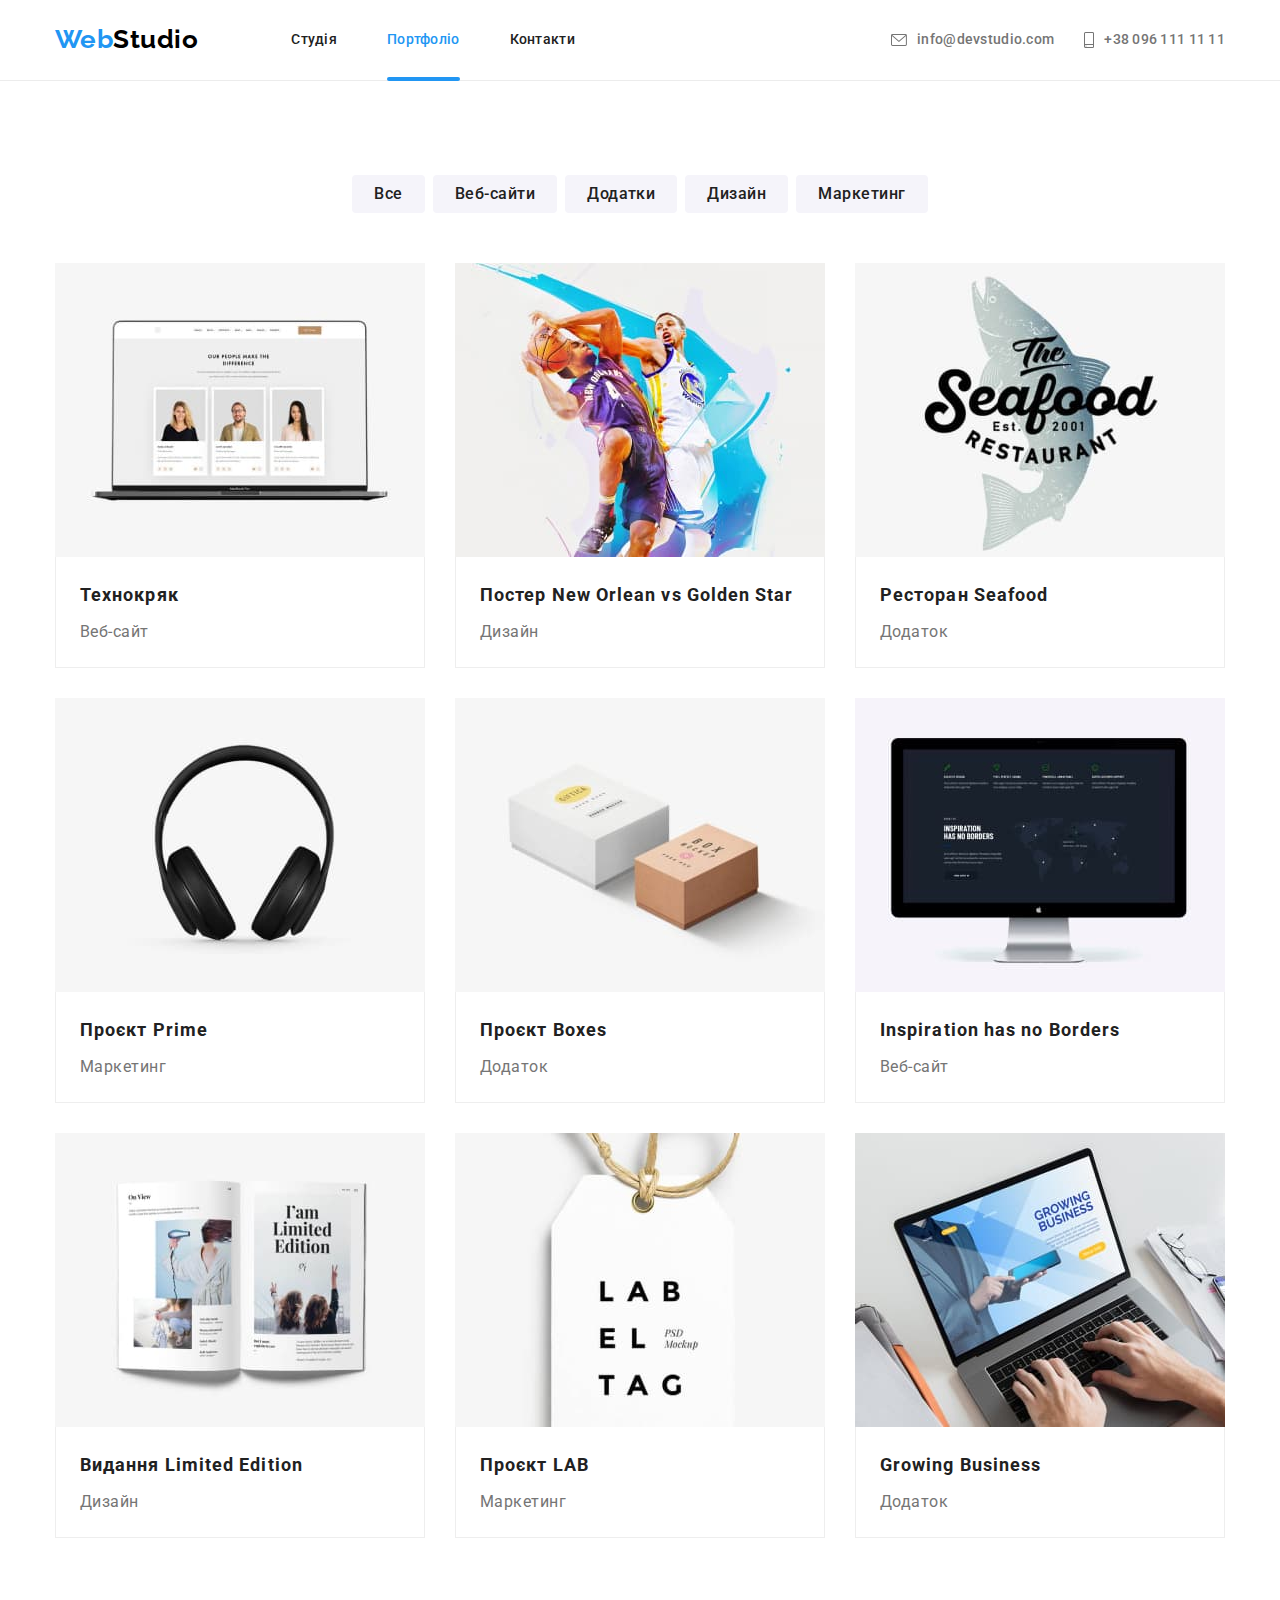
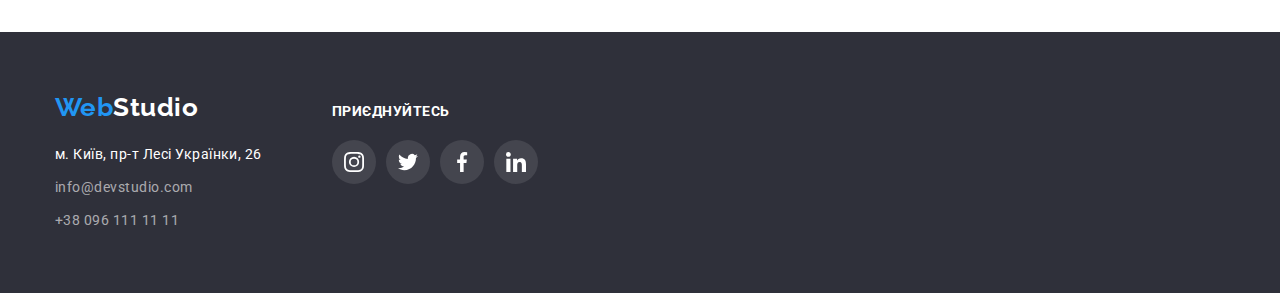
==== portfolio.html @ f7dc9504 "copy files" ====
<!DOCTYPE html>
<html lang="uk">

<head>
  <meta charset="UTF-8" />
  <meta http-equiv="X-UA-Compatible" content="IE=edge" />
  <meta name="viewport" content="width=device-width, initial-scale=1.0" />
  <title>hw2-portf</title>
  <link rel="preconnect" href="https://fonts.googleapis.com">
  <link rel="preconnect" href="https://fonts.gstatic.com" crossorigin>
  <link href="https://fonts.googleapis.com/css2?family=Raleway:wght@700&family=Roboto:wght@400;500;700;900&display=swap"
    rel="stylesheet">
  <link rel="stylesheet" href="https://cdnjs.cloudflare.com/ajax/libs/modern-normalize/1.1.0/modern-normalize.min.css">
  <link rel="stylesheet" href="./styles/styles.css" />
</head>

<body>
  <header class="header-line">
    <div class="container nav-main">
      <nav class="nav-left">
        <a href="./index.html" class="link logo"><span class="logo-web" lang="en">Web</span><span class="logo-studio"
            lang="en">Studio</span></a>
        <ul class="nav list">
          <li><a href="./index.html" class="site-nav link ">Студія</a></li>
          <li><a href="./portfolio.html" class="site-nav link current">Портфоліо</a></li>
          <li><a href="" class="site-nav link">Контакти</a></li>
        </ul>
      </nav>

      <div class="nav-contact">
        <a class="top-contacts link" href="mailto:info@devstudio.com">
          <svg class="nav-contact-icon" width="16" height="12">
            <use href="./images/icons.svg#icon-mail"></use>
          </svg>
          info@devstudio.com</a>
        <a class="top-contacts link" href="tel:+380961111111">
          <svg class="nav-contact-icon" width="10" height="16">
            <use href="./images/icons.svg#icon-smartphone"></use>
          </svg>
          +38 096 111 11 11</a>
      </div>

    </div>
  </header>

  <main>
    <section class="examples section">
      <div class="container">
        <h1 class="visually-hidden">Потрфоліо</h1>
        <!-- кнопки-фільтри ------------->
        <ul class="list examples-button">
          <li><button type="button" class="button filter-button-text">Все</button></li>
          <li><button type="button" class="button filter-button-text">Веб-сайти</button></li>
          <li><button type="button" class="button filter-button-text">Додатки</button></li>
          <li><button type="button" class="button filter-button-text">Дизайн</button></li>
          <li><button type="button" class="button filter-button-text">Маркетинг</button></li>
        </ul>
        <!-- приклади -------------->
        <ul class="list portfolio">
          <li>
            <a class="example-project link" href="">
              <div class="pos-rel example-project-pict">
                <img class="make-block " src="./images/portfolio/port1.jpg" alt="монітор">
                <div class="example-project-about">
                  <p>Ресурс пропонує комплексні пропозиції з різним рівнем функціоналу та сервісів. Все це дозволить
                    відвідувачу отримати
                    вичерпні відомості про компанію чи приватну особу.</p>
                </div>
              </div>
              <div class="example-name">
                <h2 class="portfolio-title">Технокряк</h2>
                <p class="portffolio-title-about">Веб-сайт</p>
              </div>
            </a>
          </li>

          <li>
            <a href="" class="link example-project">
              <div class="pos-rel example-project-pict">
                <img class="make-block" src="./images/portfolio/port2.jpg" width="370" alt="баскетболісти">
                <div class="example-project-about">
                  <p class="example-project-about">Ресурс пропонує комплексні пропозиції з різним рівнем функціоналу та
                    сервісів. Все це дозволить відвідувачу отримати
                    вичерпні відомості про компанію чи приватну особу.</p>
                </div>
              </div>
              <div class="example-name">
                <h2 class="portfolio-title">Постер<span lang="en"> New Orlean vs Golden Star</span></h2>
                <p class="portffolio-title-about">Дизайн</p>
              </div>
            </a>
          </li>

          <li>
            <a href="" class="link example-project">
              <div class="pos-rel example-project-pict">
                <img class="make-block" src="./images/portfolio/port3.jpg" width="370" alt="риба">
                <div class="example-project-about">
                  <p class="example-project-about">Ресурс пропонує комплексні пропозиції з різним рівнем функціоналу та
                    сервісів. Все це
                    дозволить відвідувачу отримати
                    вичерпні відомості про компанію чи приватну особу.</p>
                </div>
              </div>
              <div class="example-name">
                <h2 class="portfolio-title">Ресторан<span lang="en"> Seafood</span></h2>
                <p class="portffolio-title-about">Додаток</p>
              </div>
            </a>
          </li>

          <li class="">
            <a href="" class="link example-project">
              <div class="pos-rel example-project-pict">
                <img class="make-block" src="./images/portfolio/port4.jpg" width="370" alt="навушники">
                <div class="example-project-about">
                  <p class="example-project-about">Ресурс пропонує комплексні пропозиції з різним рівнем функціоналу та
                    сервісів. Все це
                    дозволить відвідувачу отримати
                    вичерпні відомості про компанію чи приватну особу.</p>
                </div>
              </div>
              <div class="example-name">
                <h2 class="portfolio-title">Проєкт<span lang="en"> Prime</span></h2>
                <p class="portffolio-title-about">Маркетинг</p>
              </div>
            </a>
          </li>

          <li class="">
            <a href="" class="link example-project">
              <div class="pos-rel example-project-pict">
                <img class="make-block" src="./images/portfolio/port5.jpg" width="370" alt="коробки">
                <div class="example-project-about">
                  <p class="example-project-about">Ресурс пропонує комплексні пропозиції з різним рівнем функціоналу та
                    сервісів. Все це
                    дозволить відвідувачу отримати
                    вичерпні відомості про компанію чи приватну особу.</p>
                </div>
              </div>
              <div class="example-name">
                <h2 class="portfolio-title">Проєкт<span lang="en"> Boxes</span></h2>
                <p class="portffolio-title-about">Додаток</p>
              </div>
            </a>
          </li>

          <li class="">
            <a href="" class="link example-project">
              <div class="pos-rel example-project-pict">
                <img class="make-block" src="./images/portfolio/port6.jpg" width="370" alt="монітор">
                <div class="example-project-about">
                  <p class="example-project-about">Ресурс пропонує комплексні пропозиції з різним рівнем функціоналу та
                    сервісів. Все це
                    дозволить відвідувачу отримати
                    вичерпні відомості про компанію чи приватну особу.</p>
                </div>
              </div>
              <div class="example-name">
                <h2 class="portfolio-title" lang="en">Inspiration has no Borders</h2>
                <p class="portffolio-title-about">Веб-сайт</p>
              </div>
            </a>
          </li>

          <li class="">
            <a href="" class="link example-project">
              <div class="pos-rel example-project-pict">
                <img class="make-block" src="./images/portfolio/port7.jpg" width="370" alt="книга">
                <div class="example-project-about">
                  <p class="example-project-about">Ресурс пропонує комплексні пропозиції з різним рівнем функціоналу та
                    сервісів. Все це
                    дозволить відвідувачу отримати
                    вичерпні відомості про компанію чи приватну особу.</p>
                </div>
              </div>
              <div class="example-name">
                <h2 class="portfolio-title">Видання<span> Limited Edition</span></h2>
                <p class="portffolio-title-about">Дизайн</p>
              </div>
            </a>
          </li>

          <li class="">
            <a href="" class="link example-project">
              <div class="pos-rel example-project-pict">
                <img class="make-block" src="./images/portfolio/port8.jpg" width="370" alt="бірка">
                <div class="example-project-about">
                  <p class="example-project-about">Ресурс пропонує комплексні пропозиції з різним рівнем функціоналу та
                    сервісів. Все це
                    дозволить відвідувачу отримати
                    вичерпні відомості про компанію чи приватну особу.</p>
                </div>
              </div>
              <div class="example-name">
                <h2 class="portfolio-title">Проєкт<span> LAB</span></h2>
                <p class="portffolio-title-about">Маркетинг</p>
              </div>
            </a>
          </li>

          <li class="">
            <a href="" class="link example-project">
              <div class="pos-rel example-project-pict">
                <img class="make-block" src="./images/portfolio/port9.jpg" width="370" alt="лаптоп">
                <div class="example-project-about">
                  <p class="example-project-about">Ресурс пропонує комплексні пропозиції з різним рівнем функціоналу та
                    сервісів. Все це
                    дозволить відвідувачу отримати
                    вичерпні відомості про компанію чи приватну особу.</p>
                </div>
              </div>
              <div class="example-name">
                <h2 class="portfolio-title" lang="en">Growing Business</h2>
                <p class="portffolio-title-about">Додаток</p>
              </div>
            </a>
          </li>
        </ul>
      </div>
    </section>
  </main>

  <footer class="footer">
    <div class="container footer-main">
      <div>
        <a href="./index.html" class="link make-block"><span class="logo-web">Web</span><span
            class="logo-studio">Studio</span></a>
        <address class="contacts">
          <ul class="list contacts-list">
            <li><a href="" class="link footer-contacts">м. Київ, пр-т Лесі Українки, 26</a></li>
            <li>
              <a href="mailto:info@devstudio.com" class="link footer-contacts footer-transparent">info@devstudio.com</a>
            </li>
            <li>
              <a href="tel:+380961111111" class="link footer-contacts footer-transparent">+38 096 111 11 11</a>
            </li>
          </ul>
        </address>
      </div>
      <div class="footer-soc">
        <p class="footer-soc-title">ПРИєднуйтесь</p>
        <ul class="footer-soc-main list">
          <li>
            <a class="footer-soc-item" href="">
              <svg class="" width="20" height="20">
                <use href="./images/icons.svg#icon-instagram"></use>
              </svg>
            </a>
          </li>
          <li>
            <a class="footer-soc-item" href="">
              <svg class="" width="20" height="20">
                <use href="./images/icons.svg#icon-twitter"></use>
              </svg>
            </a>
          </li>
          <li>
            <a class="footer-soc-item" href="">
              <svg class="" width="20" height="20">
                <use href="./images/icons.svg#icon-facebook"></use>
              </svg>
            </a>
          </li>
          <li>
            <a class="footer-soc-item" href="">
              <svg class="" width="20" height="20">
                <use href="./images/icons.svg#icon-linkedin"></use>
              </svg>
            </a>
          </li>
        </ul>
      </div>
    </div>
  </footer>
</body>

</html>
---- styles/styles.css ----
:root {
  --main-color-decor: #2196f3;
  --title-color: #212121;
  --text-color: #757575;
  --basic-white: #ffffff;
  --bckrg-grey: #2f303a;
  --bckgr-milk: #f5f4fa;
  --icon-svg-color: #afb1b8;
  --trans-general: 250ms cubic-bezier(0.4, 0, 0.2, 1);
}
/* ------загальні правила----------- */
body {
  background-color: var(--basic-white);
  color: var(--text-color);
  font-family: Roboto, sans-serif;
  letter-spacing: 0.03em;
}
.list {
  list-style: none;
  padding: 0;
  margin: 0;
}
.link {
  text-decoration: none;
}
.container {
  margin-left: auto;
  margin-right: auto;
  width: 1200px;
  padding-left: 15px;
  padding-right: 15px;
}
h1,
h2,
h3,
h4,
h5,
h6,
p {
  margin-bottom: 0;
  margin-top: 0;
}
.visually-hidden {
  position: absolute;
  width: 1px;
  height: 1px;
  margin: -1px;
  border: 0;
  padding: 0;
  white-space: nowrap;
  clip-path: inset(100%);
  clip: rect(0 0 0 0);
  overflow: hidden;
}
.section {
  padding-top: 94px;
  padding-bottom: 94px;
}
.make-block {
  display: block;
  max-width: 100%;
  height: auto;
}
.pos-rel {
  position: relative;
}
/* -----перевірочні класи------- */
.col {
  outline: 2px solid teal;
  background: tomato;
}
.brd {
  outline: 1px solid violet;
}
/* -----------------header--------------- */
/*------------- лінія */
.header-line {
  border-bottom: 1px solid #ececec;
}

/*---------------логотип*/
.logo {
  display: block;
  padding: 24px 0;
}
.logo-web {
  color: var(--main-color-decor);
  font-family: Raleway, sans-serif;
  font-weight: 700;
  font-size: 26px;
  line-height: 1.19;
}
.logo-studio {
  color: black;
  font-family: Raleway, sans-serif;
  font-weight: 700;
  font-size: 26px;
  line-height: 1.19;
}

/*----студія/портфоліо/контакти -- стиль тексту*/
.site-nav,
.top-contacts {
  display: block;
  padding: 32px 0;
  color: var(--title-color);
  letter-spacing: 0.02em;
  font-weight: 500;
  font-size: 14px;
  line-height: 1.14;
}
.site-nav {
  position: relative;
  transition: color var(--trans-general);
}
.site-nav.site-nav.current::after {
  content: "";
  position: absolute;
  bottom: -1px;
  display: block;
  width: 100%;
  height: 4px;
  background-color: var(--main-color-decor);
  border-radius: 2px;
}
.site-nav.current {
  color: var(--main-color-decor);
}
.site-nav:hover,
.site-nav:focus {
  color: var(--main-color-decor);
}
/* --студія/портфоліо/контакти -- блок */
.nav {
  display: flex;
  gap: 50px;
}
/* ---- ліва частина -- блок */
.nav-left {
  display: flex;
  gap: 93px;
}
/* --- весь футер -- блок */
.nav-main {
  display: flex;
  justify-content: space-between;
}
/* ---пошта/телефон -- блок */
.nav-contact {
  display: flex;
  gap: 30px;
  justify-content: center;
  align-items: center;
}
/* --- пошта і телефон -- окремі блоки */
.top-contacts {
  color: var(--text-color);
  display: flex;
  align-items: center;
  fill: var(--text-color);
  transition: color var(--trans-general);
}
.top-contacts:focus,
.top-contacts:hover {
  color: var(--main-color-decor);
}
/* --- пошта і телефон іконки -- наслідування */
.nav-contact-icon {
  fill: currentColor;
  margin-right: 10px;
}
/* --------------------------main-------------------- */
/* order  */
.order {
  max-width: 1600px;
  height: 600px;
  margin-left: auto;
  margin-right: auto;
  background-image: linear-gradient(
      to right,
      rgba(47, 48, 58, 0.4),
      rgba(47, 48, 58, 0.4)
    ),
    url("../images/bgr-hero.jpg");
  box-shadow: 0px 4px 4px rgba(0, 0, 0, 0.25);
  background-color: #c4c4c4;

  text-align: center;
  padding-top: 200px;
  padding-bottom: 200px;
}
.order-title {
  color: var(--basic-white);
  text-transform: uppercase;
  font-weight: 900;
  font-size: 44px;
  line-height: 1.36;
  letter-spacing: 0.06em;
  /* max-width: 696px; */
  margin-bottom: 30px;
}
/* -------------------text------------------ */
/*заголовки секцій*/
.section-title {
  color: var(--title-color);
  font-weight: 700;
  font-size: 36px;
  line-height: 1.17;
  text-align: center;
  margin-bottom: 50px;
}
/*міні-заголовки*/
.feature h3 {
  color: var(--title-color);
  text-transform: uppercase;
  font-weight: 700;
  font-size: 14px;
  line-height: 1.14;
}
.feature p {
  font-size: 14px;
  line-height: 1.71;
}
.feature-title {
  margin-bottom: 10px;
}
.team-member {
  padding: 30px 0;
}
.team-name {
  color: var(--title-color);
  font-weight: 500;
  font-size: 16px;
  line-height: 1.19;
  margin-bottom: 10px;
}
.team-profession {
  margin-bottom: 16px;
}

.examples h2 {
  color: var(--title-color);
  font-weight: 700;
  font-size: 18px;
  line-height: 2;
  letter-spacing: 0.06em;
}
/*  */
/* examples - звичайний текст p */
.portffolio-title-about {
  color: var(--text-color);
  font-size: 16px;
  line-height: 1.88;
}
/* ---------студія оформлення -------------- */
.section.null {
  padding-top: 0;
}
.feature-item {
  display: flex;
  flex-direction: column;
}
.feature-item::before {
  content: "";
  width: 270px;
  height: 120px;
  background-color: var(--bckgr-milk);
  border-radius: 4%;
  margin-bottom: 30px;
  background-repeat: no-repeat;
  background-position: 50% 50%;
}
.feature-item.radar::before {
  background-image: url(../images/antenna.svg);
}
.feature-item.clock::before {
  background-image: url(../images/clock.svg);
}
.feature-item.diagram::before {
  background-image: url(../images/diagram.svg);
}
.feature-item.astronavt::before {
  background-image: url(../images/astronaut.svg);
}
.products-decision {
  position: absolute;
  left: 0;
  bottom: 0;
  width: 100%;
  height: 70px;
  display: flex;
  justify-content: center;
  align-items: center;
  text-transform: uppercase;
  font-weight: 700;
  font-size: 14px;
  line-height: 1.14;
  color: var(--basic-white);
  background: rgba(47, 48, 58, 0.8);
}
.feature,
.products {
  display: flex;
  gap: 30px;
}
.team-section {
  background-color: var(--bckgr-milk);
}
.team {
  box-shadow: 0px 1px 3px rgba(0, 0, 0, 0.12), 0px 1px 1px rgba(0, 0, 0, 0.14),
    0px 2px 1px rgba(0, 0, 0, 0.2);
  border-radius: 0px 0px 4px 4px;
  min-width: 270px;
  background-color: var(--basic-white);
  text-align: center;
}
.team-list {
  display: flex;
  gap: 30px;
}
.team-member-link {
  display: flex;
  justify-content: center;
  gap: 10px;
}
.team-member-soc {
  display: flex;
  width: 44px;
  height: 44px;
  border-radius: 50%;
  align-items: center;
  justify-content: center;
  fill: var(--icon-svg-color);
  border-color: var(--icon-svg-color);
  transition: background-color var(--trans-general), fill var(--trans-general);
}
.team-member-soc:hover,
.team-member-soc:focus {
  background-color: var(--main-color-decor);
  fill: var(--basic-white);
}
.main-client {
  display: flex;
  gap: 30px;
  justify-content: center;
}
.client {
  display: flex;
  width: 170px;
  height: 92px;
  border: 1px solid var(--icon-svg-color);
  border-radius: 4%;
  align-items: center;
  justify-content: center;
  /* box-shadow: 0px 4px 4px 0px rgba(0, 0, 0, 0.25); */
  fill: var(--icon-svg-color);
  transition: border var(--trans-general), fill var(--trans-general);
}
.client:hover,
.client:focus {
  fill: var(--main-color-decor);
  border: 1px solid var(--main-color-decor);
}
/*-----------портфоліо оформлення---------------*/
.examples-button {
  display: flex;
  gap: 8px;
  justify-content: center;
  margin-bottom: 50px;
}
.example-name {
  padding: 20px 24px;
  border-left: 1px solid #eeeeee;
  border-bottom: 1px solid #eeeeee;
  border-right: 1px solid #eeeeee;
}
.example-project {
  display: block;
  width: 370px;
  transition: box-shadow var(--trans-general);
}
.example-project:hover,
.example-project:focus {
  box-shadow: 0px 1px 1px rgba(0, 0, 0, 0.12), 0px 4px 4px rgba(0, 0, 0, 0.06),
    1px 4px 6px rgba(0, 0, 0, 0.16);
}
.example-project:hover .example-project-about {
  transform: translateY(-100%);
}
.example-project-pict {
  overflow: hidden;
}
.example-project-about {
  position: absolute;
  display: block;
  transition: transform var(--trans-general);
  width: 370px;
  height: 294px;
  top: 100%;
  left: 0;
  padding: 63px 24px;
  font-weight: 400;
  font-size: 18px;
  line-height: 1.55;
  color: var(--basic-white);
  background: rgba(33, 150, 243, 0.8);
}
.portfolio {
  display: flex;
  flex-wrap: wrap;
  padding: 0;
  gap: 30px;
}
.portfolio-title {
  margin-bottom: 4px;
}
/* ---------------модальне вікно-------------- */
.backdrop {
  position: fixed;
  top: 0;
  left: 0;
  width: 100%;
  height: 100%;
  background: rgba(0, 0, 0, 0.2);
  opacity: 1;
  transition: opacity var(--trans-general);
}
.backdrop.is-hidden {
  opacity: 0;
  /* visibility: hidden; */
  pointer-events: none;
}
.backdrop.is-hidden .modal {
  transform: translate(-50%, -50%) scale(0.6);
}
.modal {
  position: absolute;
  top: 50%;
  left: 50%;
  transform: scale(1) translate(-50%, -50%);
  width: 528px;
  height: 581px;
  background: var(--basic-white);
  box-shadow: 0px 1px 3px rgba(0, 0, 0, 0.12), 0px 1px 1px rgba(0, 0, 0, 0.14),
    0px 2px 1px rgba(0, 0, 0, 0.2);
  border-radius: 4px;
  transition: transform var(--trans-general);
}
/* ---------------------------кнопки----------- */
.button {
  color: var(--title-color);
  font-size: 16px;
  cursor: pointer;
  background: var(--bckgr-milk);
  border-radius: 4px;
  border: 0 transparent;
  padding: 6px 22px;
  transition: color var(--trans-general), background-color var(--trans-general),
    box-shadow var(--trans-general);
}
.button.active,
.button:hover,
.button:focus {
  color: var(--basic-white);
  background-color: var(--main-color-decor);
  box-shadow: 0px 3px 1px rgba(0, 0, 0, 0.1), 0px 1px 2px rgba(0, 0, 0, 0.08),
    0px 2px 2px rgba(0, 0, 0, 0.12);
}
.button.order-button {
  font-family: Roboto, sans-serif;
  font-weight: 700;
  line-height: 1.87;
  letter-spacing: 0.06em;
  box-shadow: 0px 4px 4px rgba(0, 0, 0, 0.15);
}
.filter-button-text {
  font-family: Roboto, sans-serif;
  font-weight: 500;
  line-height: 1.63;
  letter-spacing: 0.03em;
}
.button-close {
  position: absolute;
  top: 8px;
  right: 8px;
  width: 30px;
  height: 30px;
  padding: 6px 6px;
  border-radius: 50%;
  background: var(--basic-white);
  border: 1px solid rgba(0, 0, 0, 0.1);
}
/* ---------------------------підвал---------- */
.footer {
  background-color: var(--bckrg-grey);
  padding: 60px 0;
}
footer .logo-studio {
  color: var(--basic-white);
}
.footer-main {
  display: flex;
  gap: 70px;
  align-items: baseline;
}
.footer-main a.make-block {
  margin-bottom: 20px;
}
/* .footer-soc {
} */
.footer-soc-main {
  display: flex;
  gap: 10px;
}
.footer-soc-title {
  text-transform: uppercase;
  color: var(--basic-white);
  font-weight: 700;
  font-size: 14px;
  line-height: 1.14;
  margin-bottom: 20px;
}
.footer-soc-item {
  display: flex;
  width: 44px;
  height: 44px;
  border-radius: 50%;
  align-items: center;
  justify-content: center;
  background-color: rgba(255, 255, 255, 0.1);
  fill: var(--basic-white);
  transition: background-color var(--trans-general);
}
.footer-soc-item:hover,
.footer-soc-item:focus {
  background-color: var(--main-color-decor);
}
.contacts {
  font-style: normal;
  text-decoration: none;
}
.contacts-list {
  display: flex;
  flex-direction: column;
  gap: 9px;
}
.footer-contacts {
  color: var(--basic-white);
  font-size: 14px;
  line-height: 1.71;
  transition: color var(--trans-general);
}
.footer-contacts.footer-transparent {
  color: rgba(255, 255, 255, 0.6);
}
.footer-contacts:hover,
.footer-contacts:focus {
  color: var(--main-color-decor);
}
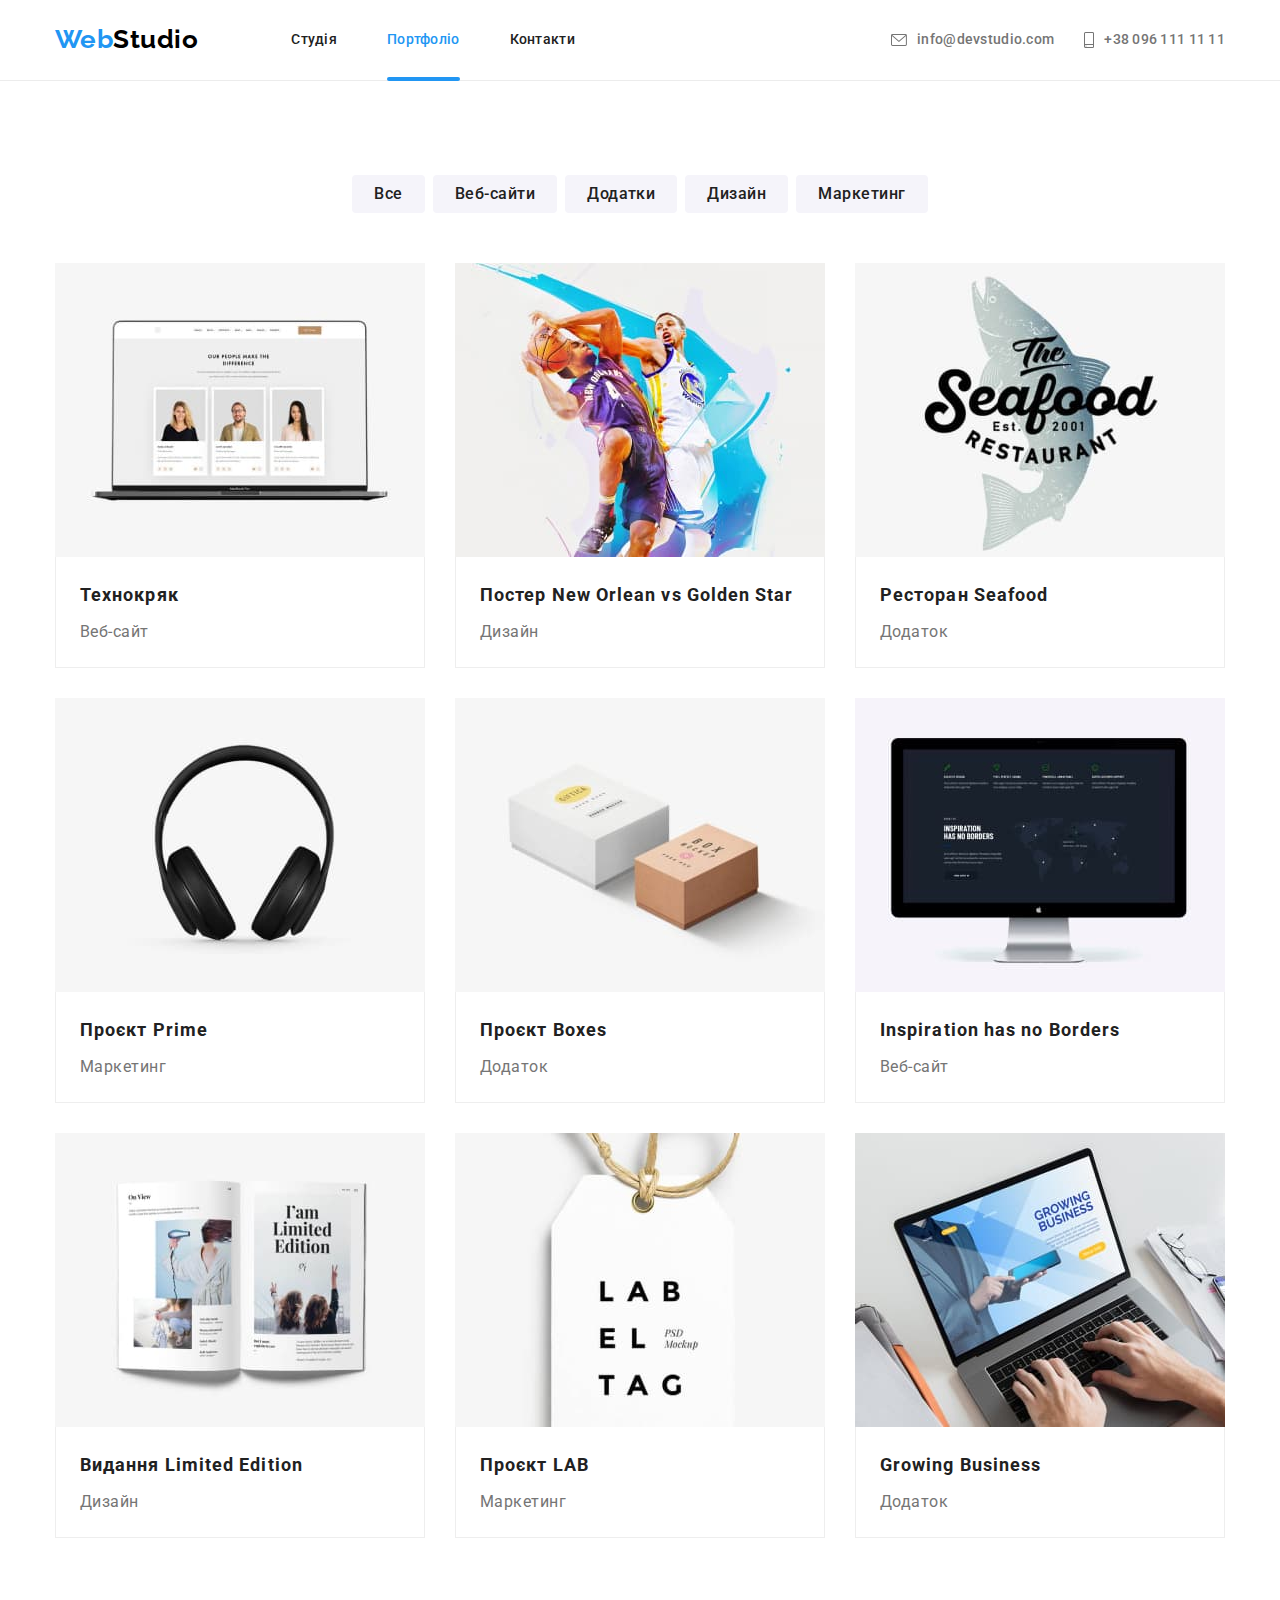
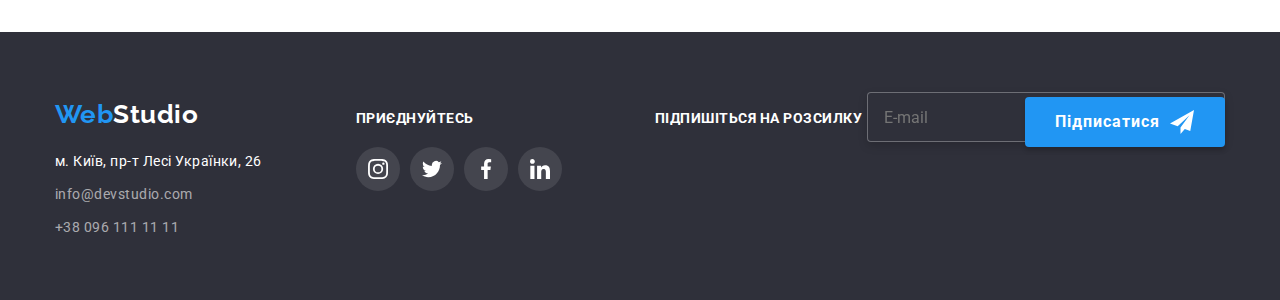
==== commit ec3d1257: "hw6 1st edit" ====
--- a/portfolio.html
+++ b/portfolio.html
@@ -223,53 +223,71 @@
 
   <footer class="footer">
     <div class="container footer-main">
-      <div>
-        <a href="./index.html" class="link make-block"><span class="logo-web">Web</span><span
-            class="logo-studio">Studio</span></a>
-        <address class="contacts">
-          <ul class="list contacts-list">
-            <li><a href="" class="link footer-contacts">м. Київ, пр-т Лесі Українки, 26</a></li>
-            <li>
-              <a href="mailto:info@devstudio.com" class="link footer-contacts footer-transparent">info@devstudio.com</a>
-            </li>
-            <li>
-              <a href="tel:+380961111111" class="link footer-contacts footer-transparent">+38 096 111 11 11</a>
+      <div class="footer-main-left">
+        <div>
+          <a href="./index.html" class="link make-block"><span class="logo-web">Web</span><span
+              class="logo-studio">Studio</span></a>
+          <address class="contacts">
+            <ul class="list contacts-list">
+              <li><a href="" class="link footer-contacts">м. Київ, пр-т Лесі Українки, 26</a></li>
+              <li>
+                <a href="mailto:info@devstudio.com"
+                  class="link footer-contacts footer-transparent">info@devstudio.com</a>
+              </li>
+              <li>
+                <a href="tel:+380961111111" class="link footer-contacts footer-transparent">+38 096 111 11 11</a>
+              </li>
+            </ul>
+          </address>
+        </div>
+
+        <div class="footer-soc">
+          <p class="footer-soc-title">ПРИєднуйтесь</p>
+          <ul class="footer-soc-main list">
+            <li>
+              <a class="footer-soc-item" href="">
+                <svg class="" width="20" height="20">
+                  <use href="./images/icons.svg#icon-instagram"></use>
+                </svg>
+              </a>
+            </li>
+            <li>
+              <a class="footer-soc-item" href="">
+                <svg class="" width="20" height="20">
+                  <use href="./images/icons.svg#icon-twitter"></use>
+                </svg>
+              </a>
+            </li>
+            <li>
+              <a class="footer-soc-item" href="">
+                <svg class="" width="20" height="20">
+                  <use href="./images/icons.svg#icon-facebook"></use>
+                </svg>
+              </a>
+            </li>
+            <li>
+              <a class="footer-soc-item" href="">
+                <svg class="" width="20" height="20">
+                  <use href="./images/icons.svg#icon-linkedin"></use>
+                </svg>
+              </a>
             </li>
           </ul>
-        </address>
-      </div>
-      <div class="footer-soc">
-        <p class="footer-soc-title">ПРИєднуйтесь</p>
-        <ul class="footer-soc-main list">
-          <li>
-            <a class="footer-soc-item" href="">
-              <svg class="" width="20" height="20">
-                <use href="./images/icons.svg#icon-instagram"></use>
-              </svg>
-            </a>
-          </li>
-          <li>
-            <a class="footer-soc-item" href="">
-              <svg class="" width="20" height="20">
-                <use href="./images/icons.svg#icon-twitter"></use>
-              </svg>
-            </a>
-          </li>
-          <li>
-            <a class="footer-soc-item" href="">
-              <svg class="" width="20" height="20">
-                <use href="./images/icons.svg#icon-facebook"></use>
-              </svg>
-            </a>
-          </li>
-          <li>
-            <a class="footer-soc-item" href="">
-              <svg class="" width="20" height="20">
-                <use href="./images/icons.svg#icon-linkedin"></use>
-              </svg>
-            </a>
-          </li>
-        </ul>
+        </div>
+      </div>
+
+      <div class="footer-main-right">
+        <form>
+          <label>
+            <span class="footer-soc-title">підпишіться на розсилку</span>
+            <input class="footer-form-email" type="email" name="user-email-spam" placeholder="E-mail" required>
+          </label>
+          <button class="button order-button active button-plane" type="submit">Підписатися
+            <svg class="" width="24" height="24">
+              <use href="./images/icons.svg#icon-plane"></use>
+            </svg>
+          </button>
+        </form>
       </div>
     </div>
   </footer>
--- a/styles/styles.css
+++ b/styles/styles.css
@@ -98,7 +98,7 @@
   line-height: 1.19;
 }
 
-/*----студія/портфоліо/контакти -- стиль тексту*/
+/*----студія/портфоліо/контакти -------- стиль тексту*/
 .site-nav,
 .top-contacts {
   display: block;
@@ -129,6 +129,22 @@
 .site-nav:hover,
 .site-nav:focus {
   color: var(--main-color-decor);
+}
+.modal-form-title {
+  margin-bottom: 12px;
+  font-weight: 700;
+  font-size: 20px;
+  line-height: 1.15;
+  text-align: center;
+  color: var(--title-color);
+}
+.modal-title-input {
+  display: block;
+  text-align-last: left;
+  font-size: 12px;
+  line-height: 1.17;
+  letter-spacing: 0.01em;
+  margin-bottom: 4px;
 }
 /* --студія/портфоліо/контакти -- блок */
 .nav {
@@ -421,6 +437,7 @@
   left: 0;
   width: 100%;
   height: 100%;
+  text-align: center;
   background: rgba(0, 0, 0, 0.2);
   opacity: 1;
   transition: opacity var(--trans-general);
@@ -440,14 +457,90 @@
   transform: scale(1) translate(-50%, -50%);
   width: 528px;
   height: 581px;
+  padding: 40px 39px 40px 41px;
   background: var(--basic-white);
   box-shadow: 0px 1px 3px rgba(0, 0, 0, 0.12), 0px 1px 1px rgba(0, 0, 0, 0.14),
     0px 2px 1px rgba(0, 0, 0, 0.2);
   border-radius: 4px;
   transition: transform var(--trans-general);
 }
+.modal-input {
+  width: 100%;
+  height: 40px;
+  border: 1px solid rgba(33, 33, 33, 0.2);
+  border-radius: 4px;
+  padding-left: 42px;
+  margin-bottom: 10px;
+  outline: transparent;
+}
+.modal-comment {
+  /* width: 100%; */
+  height: 120px;
+  /* border: 1px solid rgba(33, 33, 33, 0.2); */
+  /* border-radius: 4px; */
+  resize: none;
+  padding: 12px 16px;
+  margin-bottom: 20px;
+}
+.modal-comment::placeholder {
+  font-size: 12px;
+  line-height: 1.17;
+  letter-spacing: 0.01em;
+  color: rgba(117, 117, 117, 0.5);
+}
+.modal-input-wrap {
+  position: relative;
+}
+.modal-input-icon {
+  position: absolute;
+  top: 50%;
+  transform: translateY(-50%);
+  left: 12px;
+}
+.modal-comment:focus-within,
+.modal-input-wrap:focus-within > .modal-input {
+  border: 1px solid var(--main-color-decor);
+  border-radius: 4px;
+}
+.modal-input-wrap:focus-within > .modal-input-icon {
+  fill: var(--main-color-decor);
+}
+.modal-check {
+  display: flex;
+  align-items: center;
+  justify-content: center;
+  justify-content: center;
+  margin-bottom: 30px;
+  font-size: 14px;
+  line-height: 1.71;
+  fill: transparent;
+}
+.modal-check span {
+  display: flex;
+  align-items: center;
+  margin-right: 7px;
+  width: 16px;
+  height: 15px;
+  border: 2px solid var(--title-color);
+  border-radius: 2px;
+}
+.modal-input-check:checked + .test {
+  background-color: var(--main-color-decor);
+  border-color: transparent;
+  fill: var(--basic-white);
+}
+.modal-input-check:focus + .test {
+  border-color: var(--main-color-decor);
+}
+.modal-policy {
+  padding-left: 5px;
+  color: var(--main-color-decor);
+}
 /* ---------------------------кнопки----------- */
 .button {
+  display: inline-flex;
+  align-items: center;
+  justify-content: center;
   color: var(--title-color);
   font-size: 16px;
   cursor: pointer;
@@ -455,6 +548,7 @@
   border-radius: 4px;
   border: 0 transparent;
   padding: 6px 22px;
+  margin: 0;
   transition: color var(--trans-general), background-color var(--trans-general),
     box-shadow var(--trans-general);
 }
@@ -467,6 +561,8 @@
     0px 2px 2px rgba(0, 0, 0, 0.12);
 }
 .button.order-button {
+  min-width: 200px;
+  min-height: 50px;
   font-family: Roboto, sans-serif;
   font-weight: 700;
   line-height: 1.87;
@@ -481,6 +577,7 @@
 }
 .button-close {
   position: absolute;
+  cursor: pointer;
   top: 8px;
   right: 8px;
   width: 30px;
@@ -490,6 +587,17 @@
   background: var(--basic-white);
   border: 1px solid rgba(0, 0, 0, 0.1);
 }
+.button-close:hover,
+.button-close:focus {
+  fill: var(--main-color-decor);
+}
+.button-plane {
+  position: absolute;
+  right: 0;
+  bottom: 0;
+  fill: var(--basic-white);
+  gap: 10px;
+}
 /* ---------------------------підвал---------- */
 .footer {
   background-color: var(--bckrg-grey);
@@ -498,21 +606,31 @@
 footer .logo-studio {
   color: var(--basic-white);
 }
-.footer-main {
+.footer-main-left {
   display: flex;
   gap: 70px;
   align-items: baseline;
 }
+.footer-main-left > div {
+  width: 231px;
+}
+.footer-main-left > div.footer-soc {
+  width: 206px;
+}
 .footer-main a.make-block {
   margin-bottom: 20px;
 }
-/* .footer-soc {
-} */
+.footer-main {
+  display: flex;
+  gap: 93px;
+  align-items: baseline;
+}
 .footer-soc-main {
   display: flex;
   gap: 10px;
 }
 .footer-soc-title {
+  display: inline-block;
   text-transform: uppercase;
   color: var(--basic-white);
   font-weight: 700;
@@ -557,3 +675,19 @@
 .footer-contacts:focus {
   color: var(--main-color-decor);
 }
+.footer-main-right {
+  display: flex;
+  position: relative;
+}
+.footer-form-email {
+  width: 358px;
+  height: 50px;
+  padding-left: 16px;
+  /* margin-right: 12px; */
+  color: rgba(255, 255, 255, 0.6);
+  background-color: var(--bckrg-grey);
+  border: 1px solid rgba(255, 255, 255, 0.3);
+  filter: drop-shadow(0px 4px 4px rgba(0, 0, 0, 0.15));
+  border-radius: 4px;
+  outline: transparent;
+}
